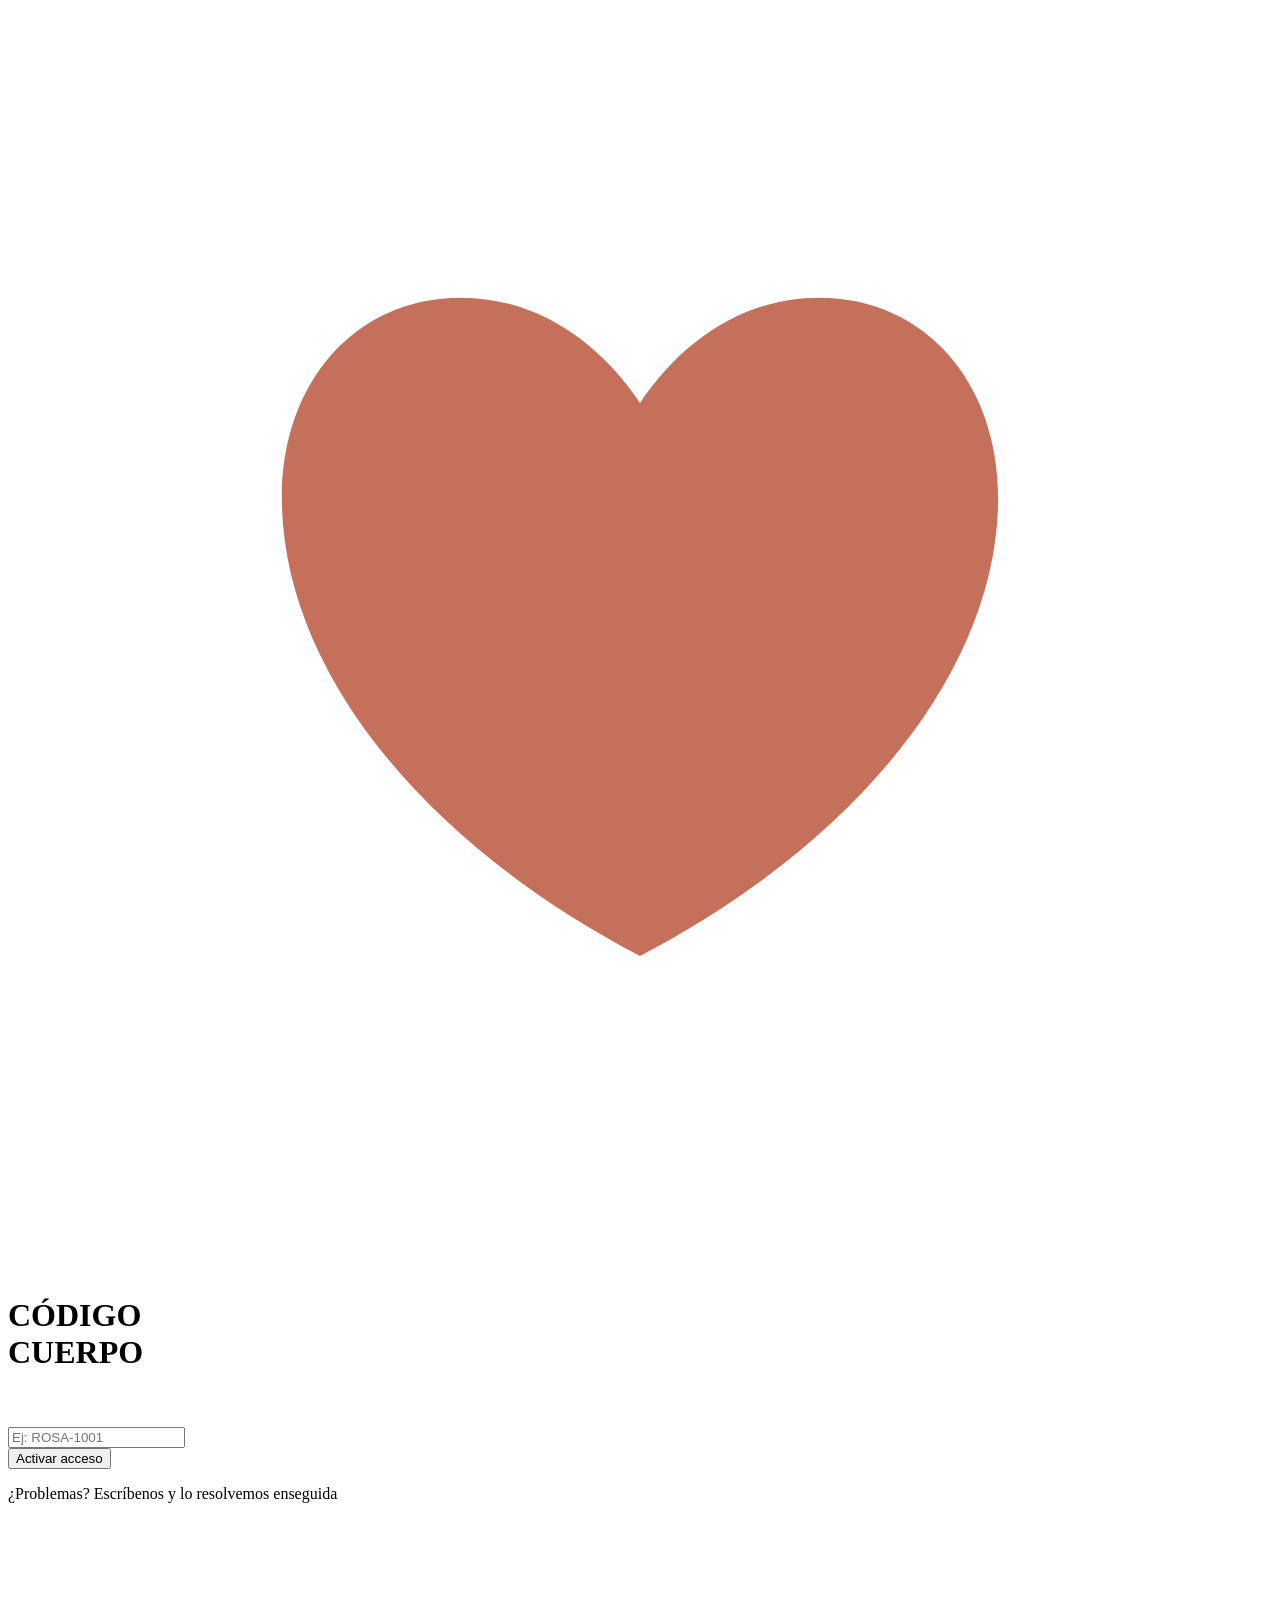
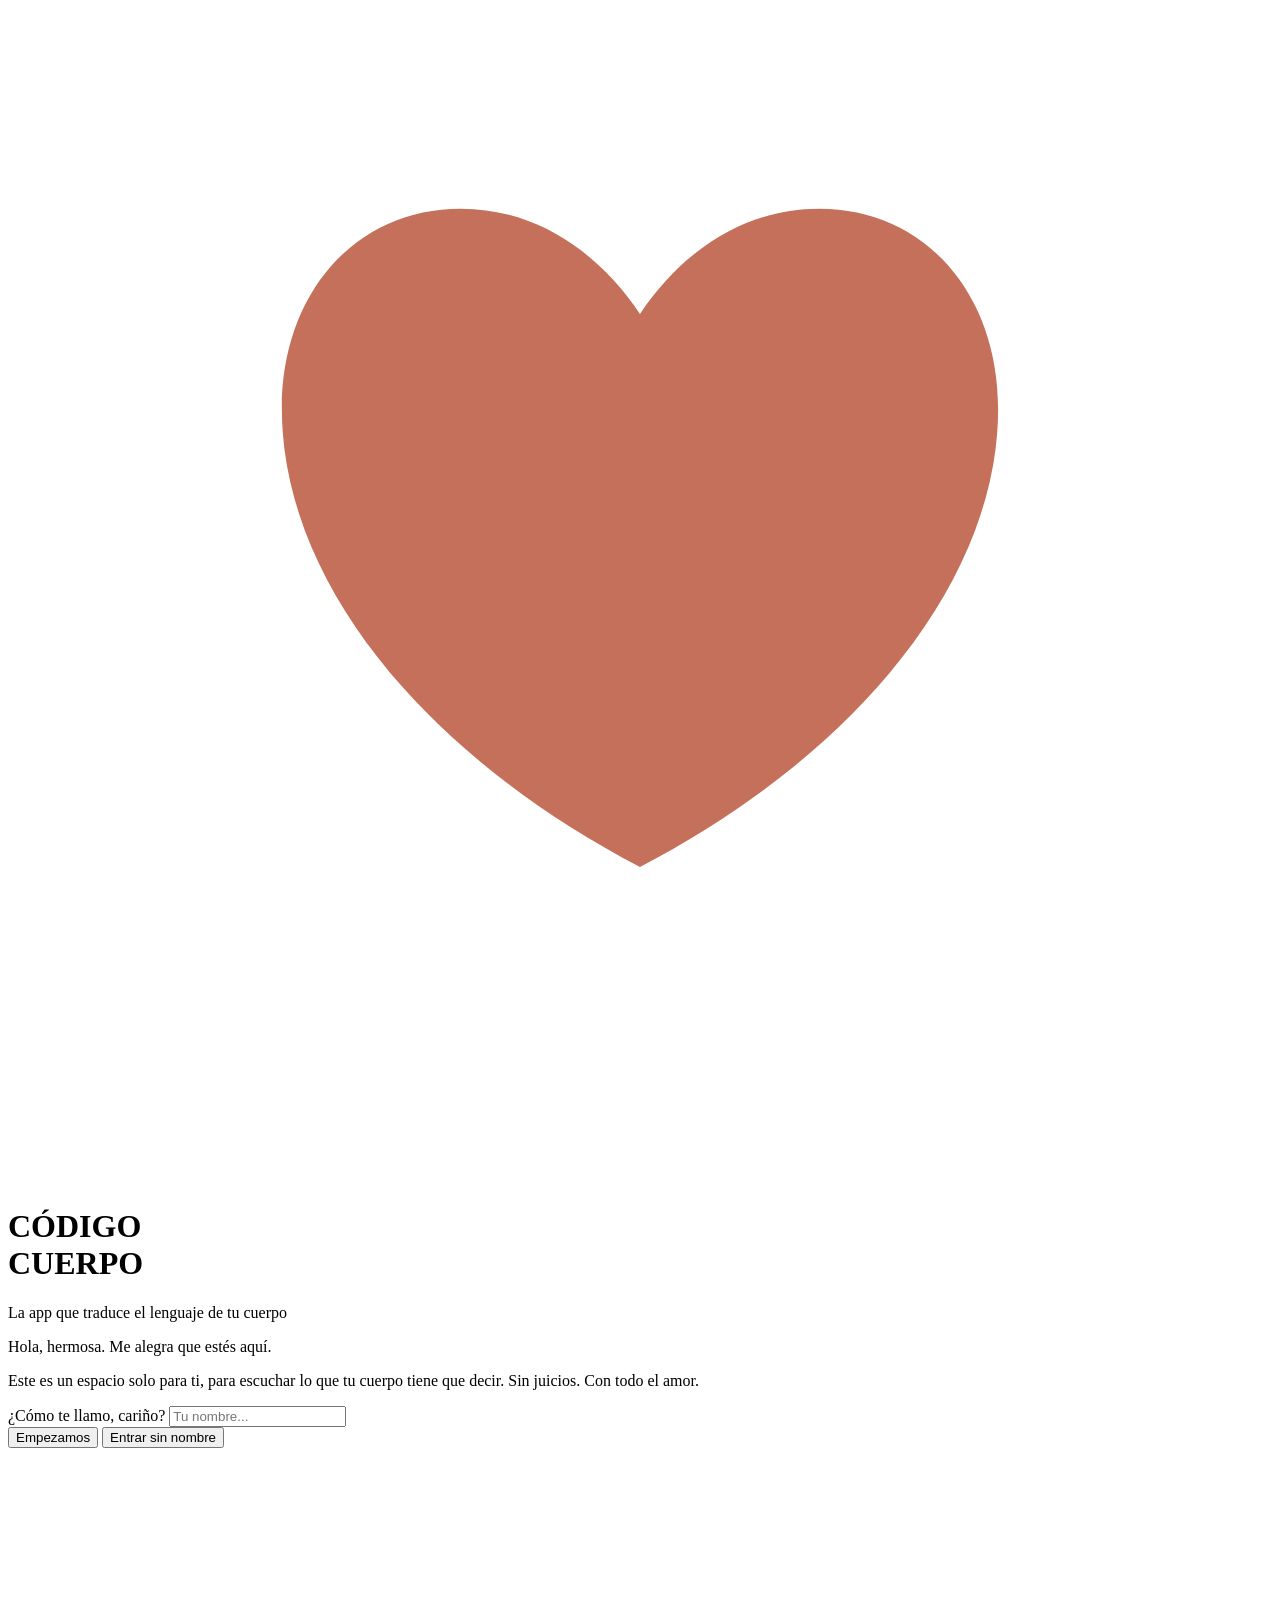
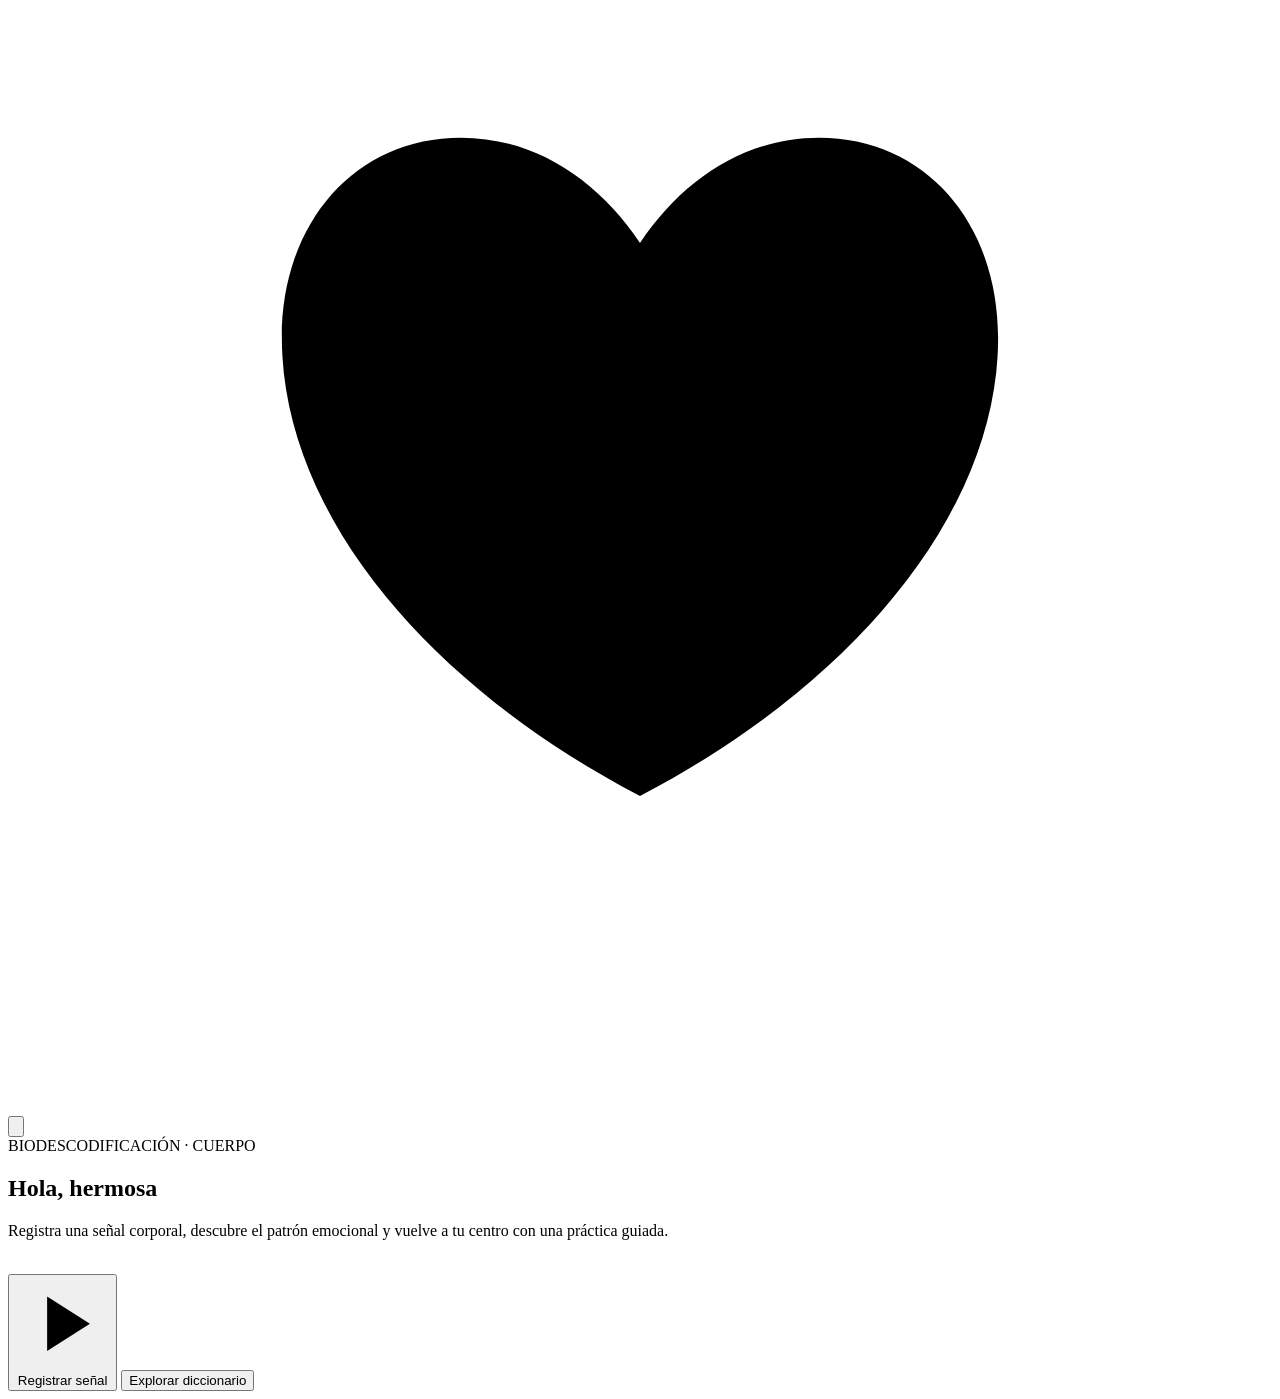
==== docs/index.html @ 0b45dbd4 "🚀 Deploy: Copy app to /docs for GitHub Pages" ====
<!DOCTYPE html>
<html lang="es">
<head>
<meta charset="UTF-8">
<meta name="viewport" content="width=device-width, initial-scale=1.0, viewport-fit=cover">
<title>CÓDIGO CUERPO</title>

<!-- PWA: Manifest -->
<link rel="manifest" href="manifest.json">

<!-- PWA: iOS (iPhone/iPad) -->
<meta name="apple-mobile-web-app-capable" content="yes">
<meta name="apple-mobile-web-app-status-bar-style" content="default">
<meta name="apple-mobile-web-app-title" content="CódigoCuerpo">
<link rel="apple-touch-icon" href="icon-192.png">
<link rel="apple-touch-icon" sizes="512x512" href="icon-512.png">

<!-- PWA: Android / general -->
<meta name="mobile-web-app-capable" content="yes">
<meta name="theme-color" content="#c4705a">
<meta name="description" content="La app que traduce el lenguaje de tu cuerpo">

<!-- Fonts -->
<link href="https://fonts.googleapis.com/css2?family=Poppins:wght@300;400;500;600;700&family=Playfair+Display:ital,wght@0,400;0,600;1,400&display=swap" rel="stylesheet">
<link rel="stylesheet" href="styles.css">
</head>
<body>

<!-- ═══════════════════════ ACCESO ═══════════════════════ -->
<div id="access-screen" class="access-screen hidden">
  <div class="access-content">
    <div class="access-logo">
      <span class="access-brand-icon" aria-hidden="true"><svg viewBox="0 0 24 24"><path d="M12 18c-4.2-2.2-6.8-5.5-6.8-8.7 0-2.2 1.4-3.8 3.4-3.8 1.4 0 2.6.8 3.4 2 .8-1.2 2-2 3.4-2 2 0 3.4 1.6 3.4 3.8 0 3.2-2.6 6.5-6.8 8.7" fill="#c4705a"/></svg></span>
      <h1 class="access-title">CÓDIGO<br><span>CUERPO</span></h1>
      <p class="access-subtitle" id="access-subtitle"></p>
    </div>
    <div class="access-visual"><img src="body-character-transparent.png" alt=""></div><div class="access-card">
      <p class="access-prompt" id="access-prompt"></p>
      <p class="access-hint" id="access-hint"></p>
      <div class="access-input-row">
        <input type="text" id="access-code-input"
          placeholder="Ej: ROSA-1001"
          autocomplete="off" autocapitalize="characters" spellcheck="false"
          maxlength="30"
          onkeydown="if(event.key==='Enter')verifyCode()">
      </div>
      <div id="access-error" class="access-error hidden"></div>
      <button class="btn-primary" onclick="verifyCode()">Activar acceso</button>
      <p class="access-contact">¿Problemas? Escríbenos y lo resolvemos enseguida </p>
    </div>
  </div>
</div>

<!-- ═══════════════════════ SPLASH ═══════════════════════ -->
<div id="splash-screen" class="splash hidden">
  <div class="splash-content">
    <div class="splash-logo">
      <span class="access-brand-icon" aria-hidden="true"><svg viewBox="0 0 24 24"><path d="M12 18c-4.2-2.2-6.8-5.5-6.8-8.7 0-2.2 1.4-3.8 3.4-3.8 1.4 0 2.6.8 3.4 2 .8-1.2 2-2 3.4-2 2 0 3.4 1.6 3.4 3.8 0 3.2-2.6 6.5-6.8 8.7" fill="#c4705a"/></svg></span>
      <h1 class="splash-title">CÓDIGO<br><span>CUERPO</span></h1>
      <p class="splash-subtitle">La app que traduce el lenguaje de tu cuerpo</p>
    </div>
    <div class="splash-message">
      <p>Hola, hermosa. Me alegra que estés aquí.</p>
      <p>Este es un espacio solo para ti, para escuchar lo que tu cuerpo tiene que decir. Sin juicios. Con todo el amor.</p>
    </div>
    <div class="splash-name-form">
      <label for="user-name-input">¿Cómo te llamo, cariño?</label>
      <input type="text" id="user-name-input" placeholder="Tu nombre..." maxlength="30" autocomplete="off">
    </div>
    <button class="btn-primary" onclick="completeSplash()">Empezamos</button>
    <button class="btn-ghost" onclick="completeSplash()">Entrar sin nombre</button>
  </div>
</div>

<!-- ═══════════════════════ APP ═══════════════════════ -->
<div id="app" class="app hidden">

  <header class="app-header">
    <span class="header-logo"><span class="brand-mark" aria-hidden="true"><svg viewBox="0 0 24 24"><path d="M12 18c-4.2-2.2-6.8-5.5-6.8-8.7 0-2.2 1.4-3.8 3.4-3.8 1.4 0 2.6.8 3.4 2 .8-1.2 2-2 3.4-2 2 0 3.4 1.6 3.4 3.8 0 3.2-2.6 6.5-6.8 8.7" fill="currentColor"/></svg></span></span>
    <span id="header-greeting" class="header-greeting"></span>
    <button class="header-logout-btn" onclick="logOut()" title="Cerrar sesión" aria-label="Cerrar sesión"><span class="premium-inline-icon" aria-hidden="true"><svg viewBox="0 0 24 24"><path d="M17 7l-1.41 1.41L18.17 11H8v2h10.17l-2.58 2.58L17 17l5-5z" fill="currentColor"/></svg></span></button>
  </header>

  <main class="app-main">

    <!-- ── PANTALLA: HOY ── -->
    <section id="screen-home" class="screen active home-screen-v2">
      <div class="home-hero-v2">
        <div class="home-hero-copy">
          <div class="home-hero-topline">BIODESCODIFICACIÓN · CUERPO</div>
          <h2>Hola, <span id="home-name">hermosa</span></h2>
          <p>Registra una señal corporal, descubre el patrón emocional y vuelve a tu centro con una práctica guiada.</p>
        </div>
        <div class="home-hero-character" aria-hidden="true"><img src="body-character-transparent.png" alt=""></div>
        <div class="home-hero-actions">
          <button class="btn-primary" onclick="document.getElementById('body-map')?.scrollIntoView({behavior:'smooth',block:'center'})">
            <span class="premium-inline-icon" aria-hidden="true"><svg viewBox="0 0 24 24"><path d="M8 5v14l11-7Z" fill="currentColor"/></svg></span> Registrar señal
          </button>
          <button class="btn-ghost" onclick="openDictionary()">Explorar diccionario</button>
        </div>
      </div>
      <div id="body-map" class="body-map-container"></div>
    </section>

  </main>

</div>

<script src="app.js"></script>
</body>
</html>
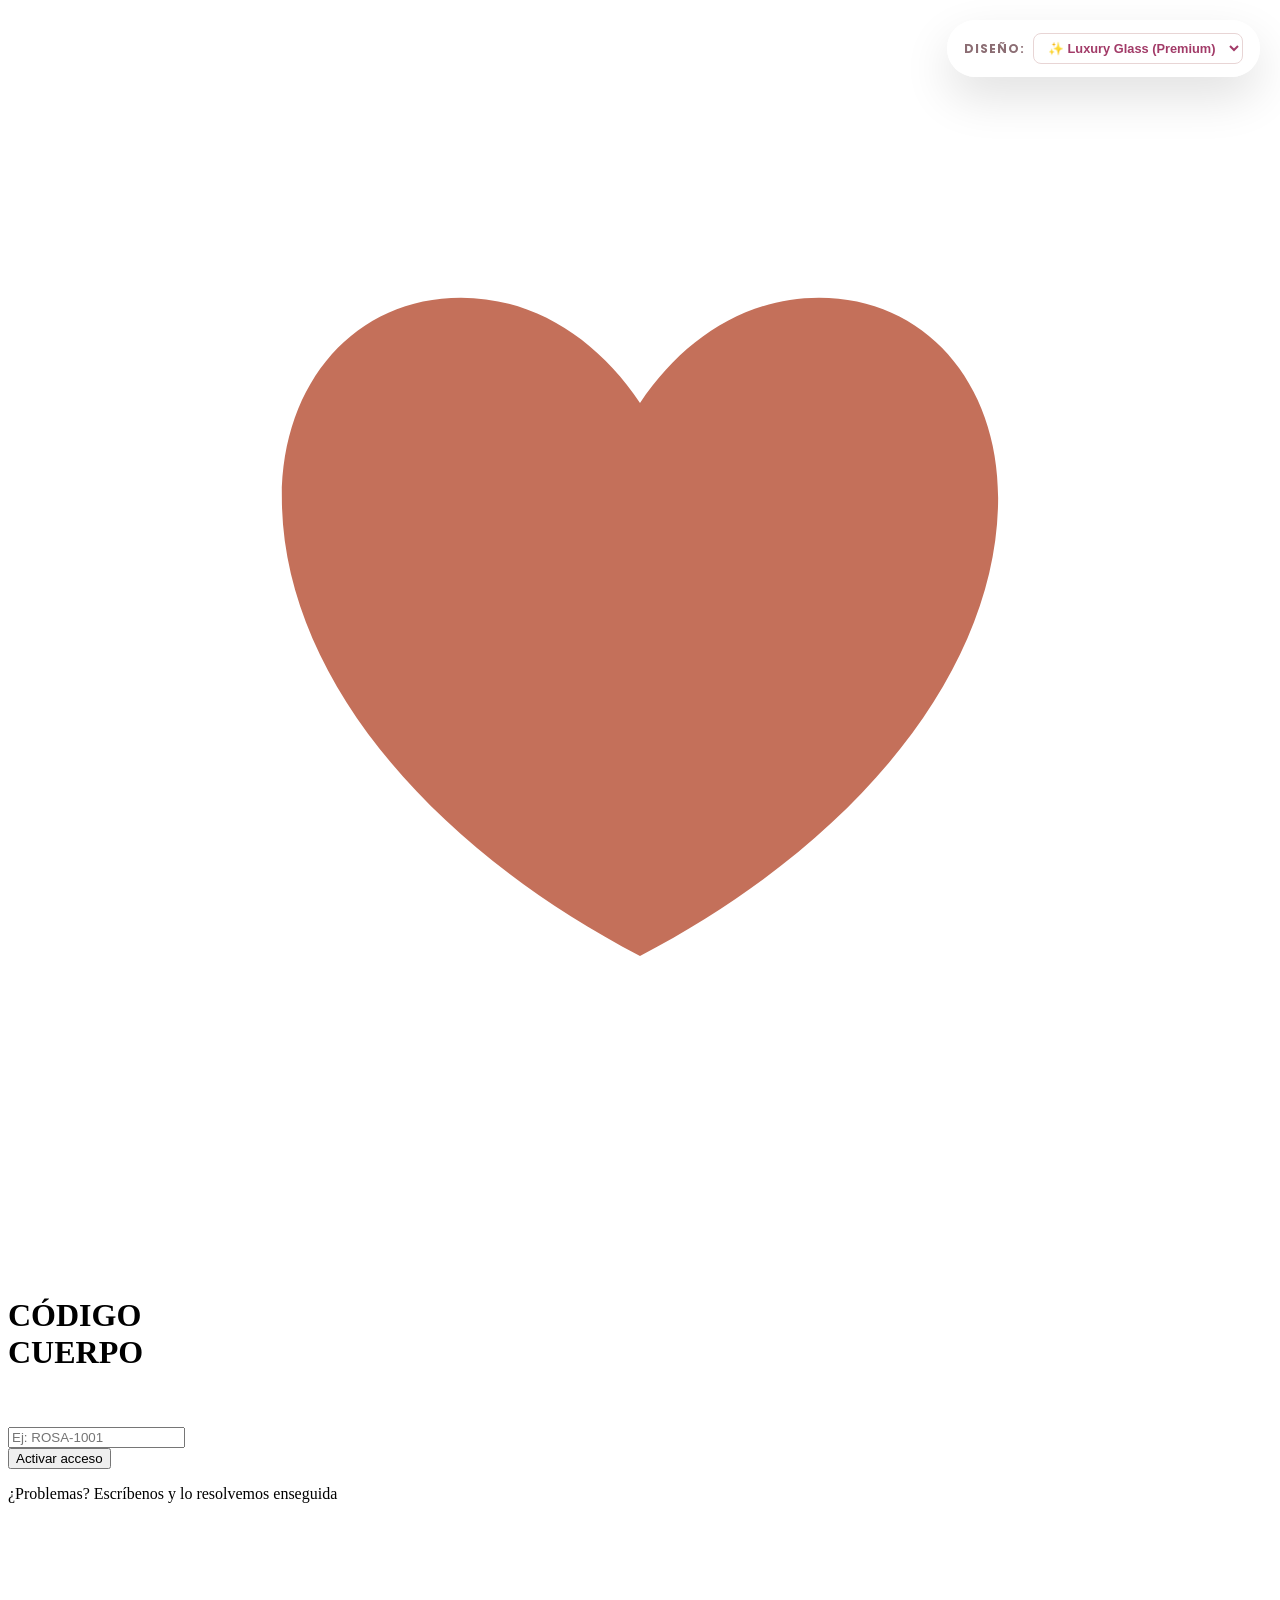
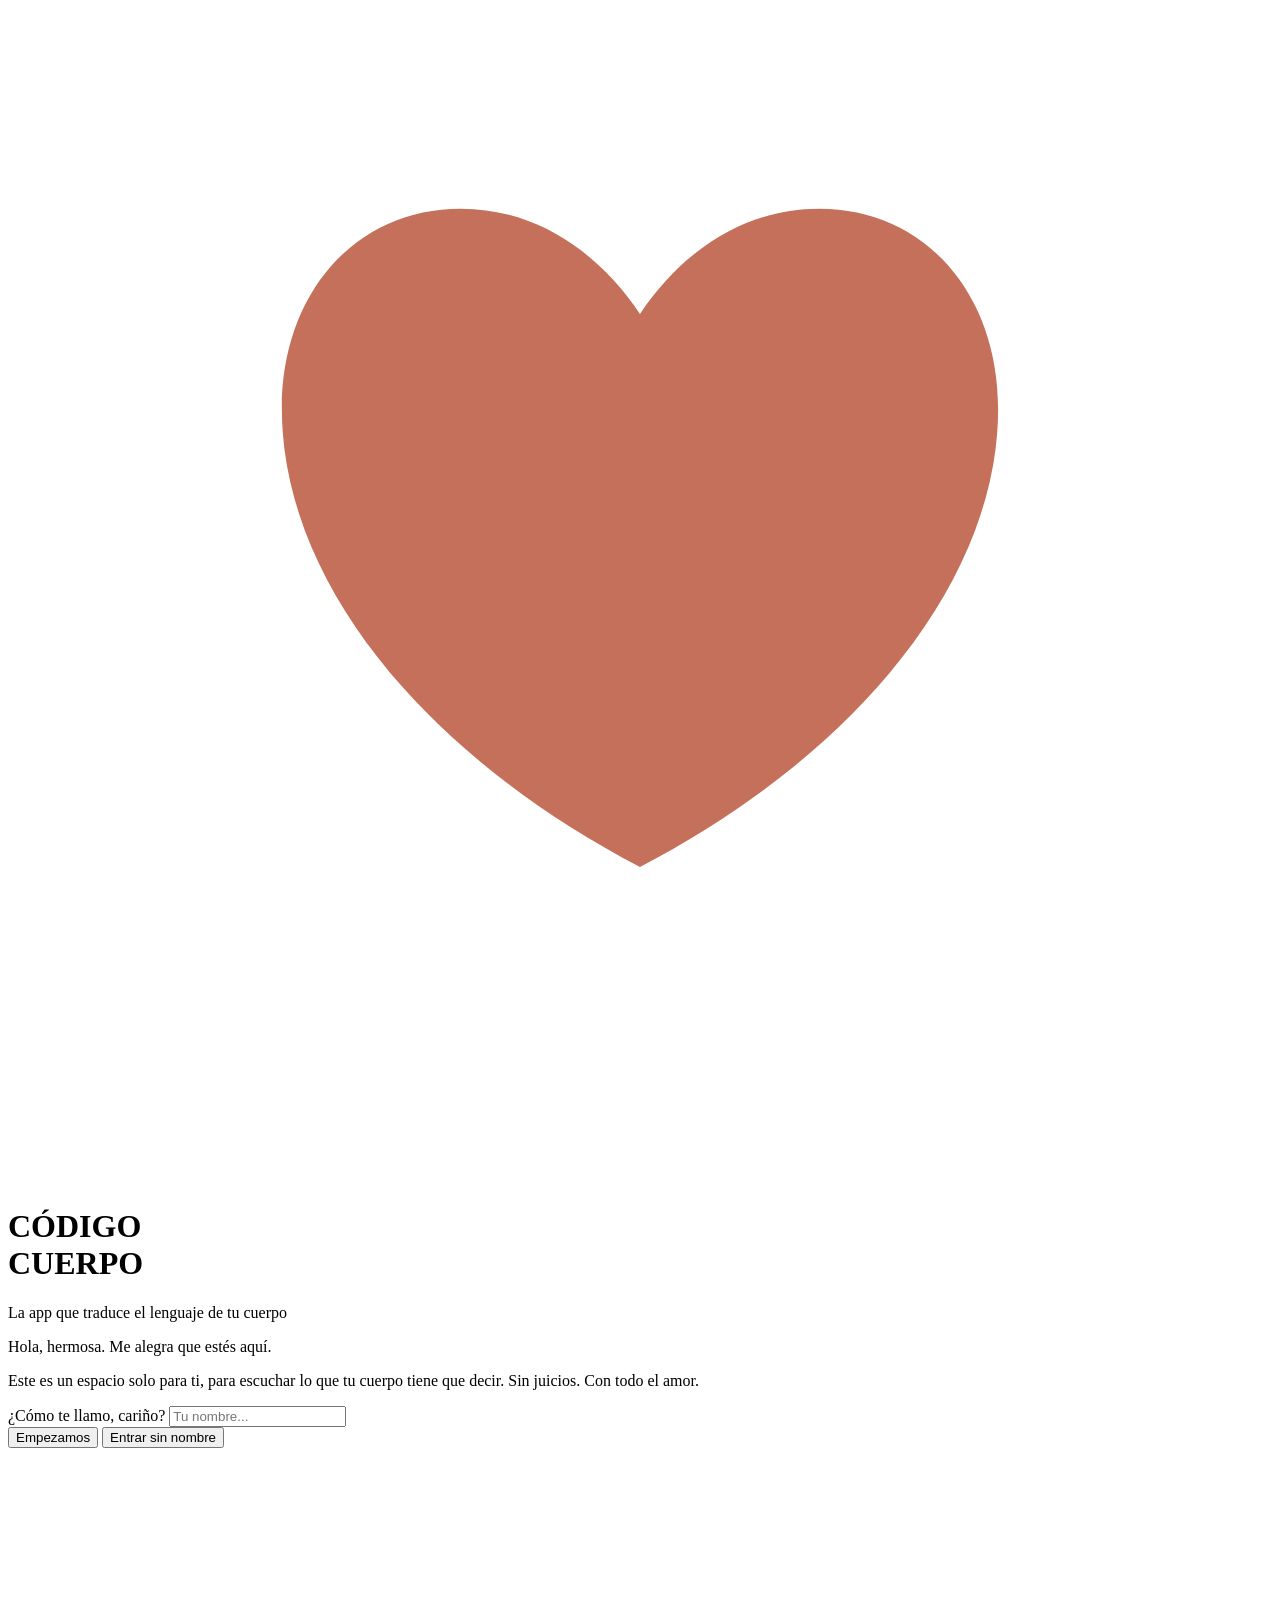
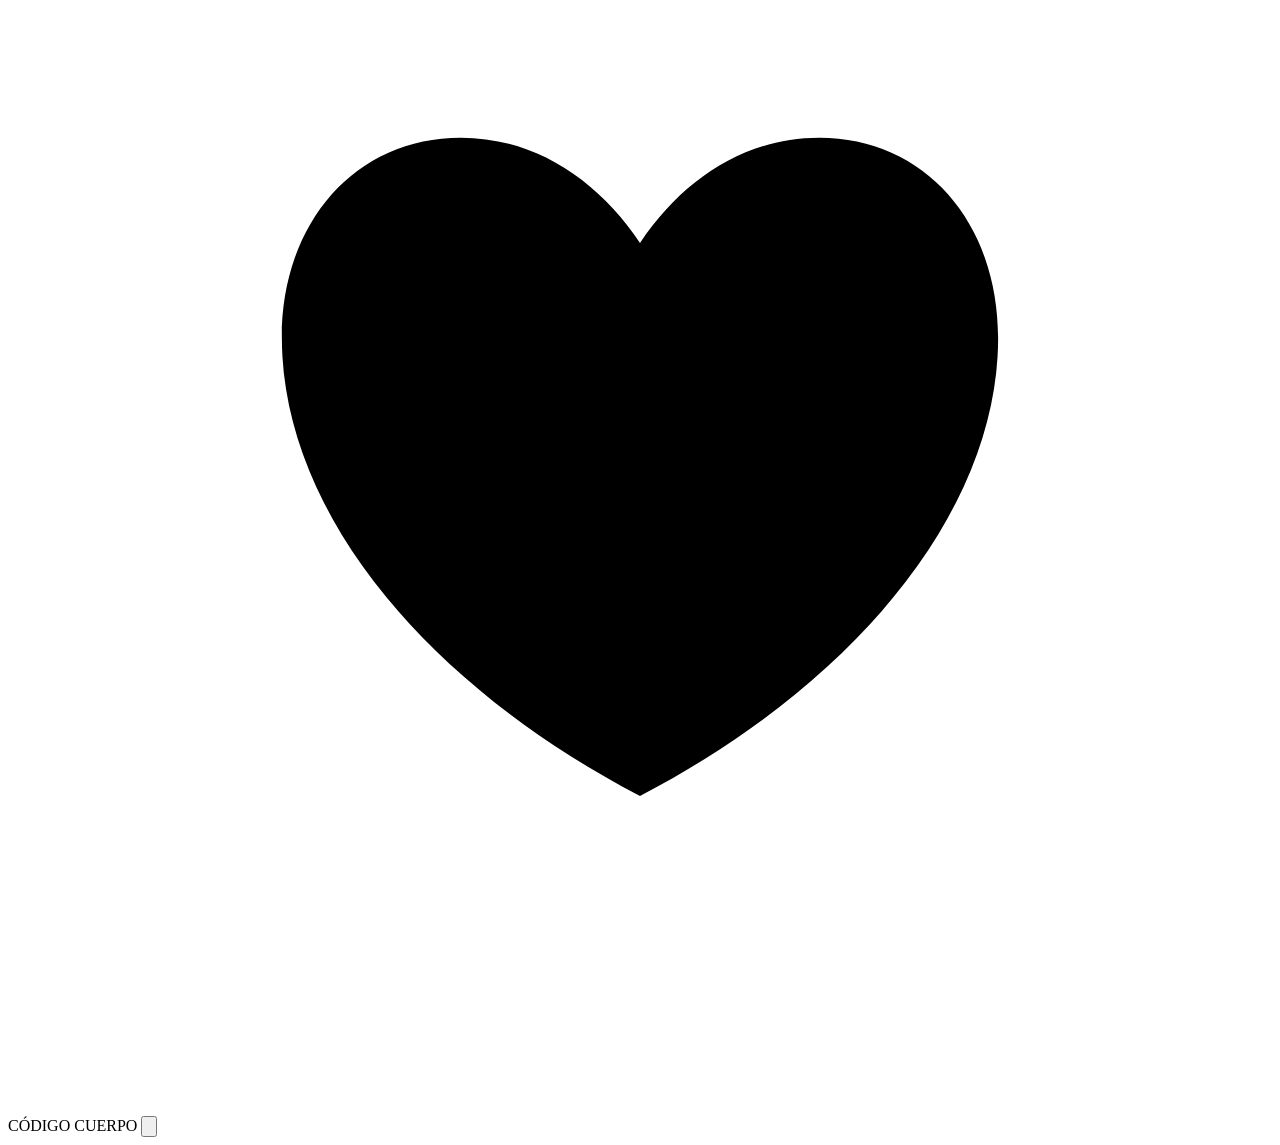
==== commit af3c1443: "📄 Actualizar index.html en /docs con la estructura completa de la app" ====
--- a/docs/index.html
+++ b/docs/index.html
@@ -22,9 +22,74 @@
 
 <!-- Fonts -->
 <link href="https://fonts.googleapis.com/css2?family=Poppins:wght@300;400;500;600;700&family=Playfair+Display:ital,wght@0,400;0,600;1,400&display=swap" rel="stylesheet">
-<link rel="stylesheet" href="styles.css">
+
+<!-- ESTILOS -->
+<link rel="stylesheet" id="style-sheet" href="styles-premium.css">
+
+<style>
+  .style-switcher {
+    position: fixed;
+    top: 20px;
+    right: 20px;
+    z-index: 9999;
+    background: rgba(255, 255, 255, 0.96);
+    backdrop-filter: blur(20px);
+    border: 1px solid rgba(255, 255, 255, 0.88);
+    border-radius: 50px;
+    padding: 12px 16px;
+    box-shadow: 0 20px 48px rgba(0, 0, 0, 0.12);
+    font-family: 'Poppins', sans-serif;
+    display: flex;
+    gap: 8px;
+    align-items: center;
+  }
+  
+  .style-switcher label {
+    font-size: 0.75rem;
+    font-weight: 700;
+    color: #8b6d73;
+    text-transform: uppercase;
+    letter-spacing: 0.08em;
+    margin: 0;
+  }
+  
+  .style-switcher select {
+    padding: 6px 10px;
+    border-radius: 8px;
+    border: 1px solid #e8d5d5;
+    background: white;
+    color: #a23b68;
+    font-weight: 700;
+    font-size: 0.8rem;
+    cursor: pointer;
+  }
+  
+  .style-switcher select:focus {
+    outline: none;
+    border-color: #a23b68;
+    box-shadow: 0 0 0 3px rgba(162, 59, 104, 0.1);
+  }
+  
+  @media (max-width: 480px) {
+    .style-switcher {
+      top: 10px;
+      right: 10px;
+      padding: 8px 12px;
+      font-size: 0.7rem;
+    }
+  }
+</style>
 </head>
 <body>
+
+<!-- SELECTOR DE ESTILOS -->
+<div class="style-switcher">
+  <label for="style-select">Diseño:</label>
+  <select id="style-select" onchange="switchStyle(this.value)">
+    <option value="styles-premium.css">✨ Luxury Glass (Premium)</option>
+    <option value="styles.css">🌸 Original</option>
+  </select>
+</div>
 
 <!-- ═══════════════════════ ACCESO ═══════════════════════ -->
 <div id="access-screen" class="access-screen hidden">
@@ -34,7 +99,8 @@
       <h1 class="access-title">CÓDIGO<br><span>CUERPO</span></h1>
       <p class="access-subtitle" id="access-subtitle"></p>
     </div>
-    <div class="access-visual"><img src="body-character-transparent.png" alt=""></div><div class="access-card">
+    <div class="access-visual"><img src="body-character-transparent.png" alt=""></div>
+    <div class="access-card">
       <p class="access-prompt" id="access-prompt"></p>
       <p class="access-hint" id="access-hint"></p>
       <div class="access-input-row">
@@ -46,7 +112,7 @@
       </div>
       <div id="access-error" class="access-error hidden"></div>
       <button class="btn-primary" onclick="verifyCode()">Activar acceso</button>
-      <p class="access-contact">¿Problemas? Escríbenos y lo resolvemos enseguida </p>
+      <p class="access-contact">¿Problemas? Escríbenos y lo resolvemos enseguida</p>
     </div>
   </div>
 </div>
@@ -76,36 +142,30 @@
 <div id="app" class="app hidden">
 
   <header class="app-header">
-    <span class="header-logo"><span class="brand-mark" aria-hidden="true"><svg viewBox="0 0 24 24"><path d="M12 18c-4.2-2.2-6.8-5.5-6.8-8.7 0-2.2 1.4-3.8 3.4-3.8 1.4 0 2.6.8 3.4 2 .8-1.2 2-2 3.4-2 2 0 3.4 1.6 3.4 3.8 0 3.2-2.6 6.5-6.8 8.7" fill="currentColor"/></svg></span></span>
+    <span class="header-logo"><span class="brand-mark" aria-hidden="true"><svg viewBox="0 0 24 24"><path d="M12 18c-4.2-2.2-6.8-5.5-6.8-8.7 0-2.2 1.4-3.8 3.4-3.8 1.4 0 2.6.8 3.4 2 .8-1.2 2-2 3.4-2 2 0 3.4 1.6 3.4 3.8 0 3.2-2.6 6.5-6.8 8.7" fill="currentColor"/></svg></span>CÓDIGO CUERPO</span>
     <span id="header-greeting" class="header-greeting"></span>
     <button class="header-logout-btn" onclick="logOut()" title="Cerrar sesión" aria-label="Cerrar sesión"><span class="premium-inline-icon" aria-hidden="true"><svg viewBox="0 0 24 24"><path d="M17 7l-1.41 1.41L18.17 11H8v2h10.17l-2.58 2.58L17 17l5-5z" fill="currentColor"/></svg></span></button>
   </header>
 
   <main class="app-main">
-
-    <!-- ── PANTALLA: HOY ── -->
-    <section id="screen-home" class="screen active home-screen-v2">
-      <div class="home-hero-v2">
-        <div class="home-hero-copy">
-          <div class="home-hero-topline">BIODESCODIFICACIÓN · CUERPO</div>
-          <h2>Hola, <span id="home-name">hermosa</span></h2>
-          <p>Registra una señal corporal, descubre el patrón emocional y vuelve a tu centro con una práctica guiada.</p>
-        </div>
-        <div class="home-hero-character" aria-hidden="true"><img src="body-character-transparent.png" alt=""></div>
-        <div class="home-hero-actions">
-          <button class="btn-primary" onclick="document.getElementById('body-map')?.scrollIntoView({behavior:'smooth',block:'center'})">
-            <span class="premium-inline-icon" aria-hidden="true"><svg viewBox="0 0 24 24"><path d="M8 5v14l11-7Z" fill="currentColor"/></svg></span> Registrar señal
-          </button>
-          <button class="btn-ghost" onclick="openDictionary()">Explorar diccionario</button>
-        </div>
-      </div>
-      <div id="body-map" class="body-map-container"></div>
-    </section>
-
+    <section id="screen-home" class="screen active home-screen-v2"></section>
   </main>
 
 </div>
 
+<script src="data.js"></script>
 <script src="app.js"></script>
+<script src="sw.js"></script>
+<script>
+function switchStyle(file) {
+  document.getElementById('style-sheet').href = file;
+  localStorage.setItem('cc_style', file);
+}
+document.addEventListener('DOMContentLoaded', () => {
+  const saved = localStorage.getItem('cc_style') || 'styles-premium.css';
+  document.getElementById('style-sheet').href = saved;
+  document.getElementById('style-select').value = saved;
+});
+</script>
 </body>
 </html>
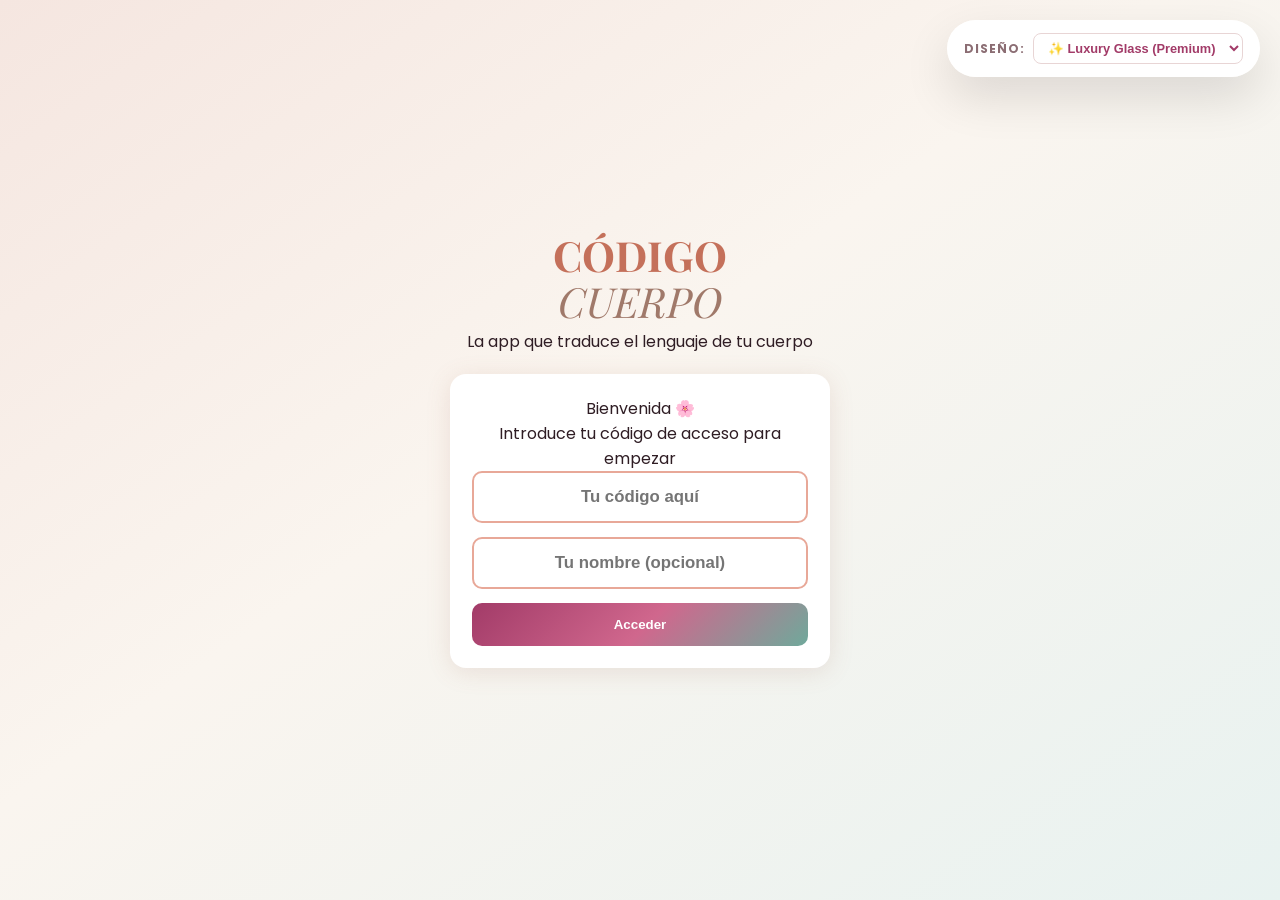
==== commit c84ea517: "✅ Actualizar index.html simplificado en /docs para GitHub Pages" ====
--- a/docs/index.html
+++ b/docs/index.html
@@ -91,81 +91,153 @@
   </select>
 </div>
 
-<!-- ═══════════════════════ ACCESO ═══════════════════════ -->
-<div id="access-screen" class="access-screen hidden">
+<!-- ACCESO -->
+<div id="access-screen" class="access-screen">
   <div class="access-content">
-    <div class="access-logo">
-      <span class="access-brand-icon" aria-hidden="true"><svg viewBox="0 0 24 24"><path d="M12 18c-4.2-2.2-6.8-5.5-6.8-8.7 0-2.2 1.4-3.8 3.4-3.8 1.4 0 2.6.8 3.4 2 .8-1.2 2-2 3.4-2 2 0 3.4 1.6 3.4 3.8 0 3.2-2.6 6.5-6.8 8.7" fill="#c4705a"/></svg></span>
-      <h1 class="access-title">CÓDIGO<br><span>CUERPO</span></h1>
-      <p class="access-subtitle" id="access-subtitle"></p>
+    <h1 class="access-title">CÓDIGO<br><span>CUERPO</span></h1>
+    <p class="access-subtitle">La app que traduce el lenguaje de tu cuerpo</p>
+    <div class="access-card">
+      <p class="access-prompt">Bienvenida 🌸</p>
+      <p class="access-hint">Introduce tu código de acceso para empezar</p>
+      <div class="access-input-row">
+        <input type="text" id="access-code-input" placeholder="Tu código aquí" maxlength="20">
+      </div>
+      <div class="access-input-row">
+        <input type="text" id="user-name-input" placeholder="Tu nombre (opcional)">
+      </div>
+      <button class="btn-primary" onclick="verifyCode()">Acceder</button>
     </div>
-    <div class="access-visual"><img src="body-character-transparent.png" alt=""></div>
-    <div class="access-card">
-      <p class="access-prompt" id="access-prompt"></p>
-      <p class="access-hint" id="access-hint"></p>
-      <div class="access-input-row">
-        <input type="text" id="access-code-input"
-          placeholder="Ej: ROSA-1001"
-          autocomplete="off" autocapitalize="characters" spellcheck="false"
-          maxlength="30"
-          onkeydown="if(event.key==='Enter')verifyCode()">
-      </div>
-      <div id="access-error" class="access-error hidden"></div>
-      <button class="btn-primary" onclick="verifyCode()">Activar acceso</button>
-      <p class="access-contact">¿Problemas? Escríbenos y lo resolvemos enseguida</p>
-    </div>
-  </div>
-</div>
-
-<!-- ═══════════════════════ SPLASH ═══════════════════════ -->
+  </div>
+</div>
+
+<!-- SPLASH -->
 <div id="splash-screen" class="splash hidden">
   <div class="splash-content">
-    <div class="splash-logo">
-      <span class="access-brand-icon" aria-hidden="true"><svg viewBox="0 0 24 24"><path d="M12 18c-4.2-2.2-6.8-5.5-6.8-8.7 0-2.2 1.4-3.8 3.4-3.8 1.4 0 2.6.8 3.4 2 .8-1.2 2-2 3.4-2 2 0 3.4 1.6 3.4 3.8 0 3.2-2.6 6.5-6.8 8.7" fill="#c4705a"/></svg></span>
-      <h1 class="splash-title">CÓDIGO<br><span>CUERPO</span></h1>
-      <p class="splash-subtitle">La app que traduce el lenguaje de tu cuerpo</p>
+    <h1 class="splash-title">CÓDIGO<br><span>CUERPO</span></h1>
+    <p class="splash-message">✨ Bienvenida a tu espacio seguro</p>
+    <p class="splash-message" style="font-size: 0.9rem; color: #8b6d73;">Tu cuerpo habla un lenguaje que has olvidado escuchar. Aquí aprenderás a traducirlo.</p>
+    <button class="btn-primary" onclick="completeSplash()" style="margin-top: 30px;">Continuar</button>
+  </div>
+</div>
+
+<!-- APP -->
+<div id="app" class="app hidden">
+  <div class="app-header">
+    <div>
+      <div class="header-logo">CÓDIGO CUERPO</div>
+      <div class="header-greeting" id="header-greeting">Hola, hermosa</div>
     </div>
-    <div class="splash-message">
-      <p>Hola, hermosa. Me alegra que estés aquí.</p>
-      <p>Este es un espacio solo para ti, para escuchar lo que tu cuerpo tiene que decir. Sin juicios. Con todo el amor.</p>
+    <button class="header-logout-btn" onclick="logOut()">🚪</button>
+  </div>
+  
+  <div class="app-main">
+    <div id="main-screen" class="screen active" style="padding: 20px;">
+      <h2 style="color: #a23b68; margin-bottom: 15px;">🌸 Versión Demo</h2>
+      <p style="color: #6b4c42; line-height: 1.6; margin-bottom: 20px;">
+        Esta es una versión simplificada desplegada en GitHub Pages. La app completa incluye:
+      </p>
+      <ul style="color: #6b4c42; line-height: 1.8; margin-left: 20px; margin-bottom: 20px;">
+        <li>🔍 Diccionario de 60 señales corporales</li>
+        <li>💭 Análisis de emociones y necesidades</li>
+        <li>📔 Diario emocional con 5 ejercicios</li>
+        <li>🎯 Reto de 7 días (3 rondas)</li>
+        <li>🧘 Meditaciones y técnicas de tapping</li>
+        <li>💾 Historial sincronizado</li>
+      </ul>
+      <button class="btn-primary" onclick="alert('Descarga la versión completa desde el repositorio')">
+        📱 Versión completa
+      </button>
+      <button class="btn-ghost" onclick="logOut()">
+        Cerrar sesión
+      </button>
     </div>
-    <div class="splash-name-form">
-      <label for="user-name-input">¿Cómo te llamo, cariño?</label>
-      <input type="text" id="user-name-input" placeholder="Tu nombre..." maxlength="30" autocomplete="off">
-    </div>
-    <button class="btn-primary" onclick="completeSplash()">Empezamos</button>
-    <button class="btn-ghost" onclick="completeSplash()">Entrar sin nombre</button>
-  </div>
-</div>
-
-<!-- ═══════════════════════ APP ═══════════════════════ -->
-<div id="app" class="app hidden">
-
-  <header class="app-header">
-    <span class="header-logo"><span class="brand-mark" aria-hidden="true"><svg viewBox="0 0 24 24"><path d="M12 18c-4.2-2.2-6.8-5.5-6.8-8.7 0-2.2 1.4-3.8 3.4-3.8 1.4 0 2.6.8 3.4 2 .8-1.2 2-2 3.4-2 2 0 3.4 1.6 3.4 3.8 0 3.2-2.6 6.5-6.8 8.7" fill="currentColor"/></svg></span>CÓDIGO CUERPO</span>
-    <span id="header-greeting" class="header-greeting"></span>
-    <button class="header-logout-btn" onclick="logOut()" title="Cerrar sesión" aria-label="Cerrar sesión"><span class="premium-inline-icon" aria-hidden="true"><svg viewBox="0 0 24 24"><path d="M17 7l-1.41 1.41L18.17 11H8v2h10.17l-2.58 2.58L17 17l5-5z" fill="currentColor"/></svg></span></button>
-  </header>
-
-  <main class="app-main">
-    <section id="screen-home" class="screen active home-screen-v2"></section>
-  </main>
-
-</div>
-
-<script src="data.js"></script>
-<script src="app.js"></script>
-<script src="sw.js"></script>
+  </div>
+</div>
+
+<!-- SERVICE WORKER -->
 <script>
-function switchStyle(file) {
-  document.getElementById('style-sheet').href = file;
-  localStorage.setItem('cc_style', file);
-}
+if ('serviceWorker' in navigator) {
+  navigator.serviceWorker.register('./sw.js').catch(e => console.log('SW:', e));
+}
+
+// Estado global
+const S = {
+  user: { name: '', code: '' }
+};
+
+function initApp() {
+  const saved = localStorage.getItem('cc_user');
+  if (saved) {
+    try {
+      S.user = JSON.parse(saved);
+      showApp();
+    } catch (e) {
+      showAccess();
+    }
+  } else {
+    showAccess();
+  }
+}
+
+function verifyCode() {
+  const code = document.getElementById('access-code-input').value.trim().toUpperCase();
+  const name = document.getElementById('user-name-input').value.trim() || 'hermosa';
+  
+  if (!code) {
+    alert('Por favor introduce tu código');
+    return;
+  }
+  
+  S.user = { code, name };
+  localStorage.setItem('cc_user', JSON.stringify(S.user));
+  showSplash();
+}
+
+function showAccess() {
+  document.getElementById('access-screen').classList.remove('hidden');
+  document.getElementById('splash-screen').classList.add('hidden');
+  document.getElementById('app').classList.add('hidden');
+}
+
+function showSplash() {
+  document.getElementById('access-screen').classList.add('hidden');
+  document.getElementById('splash-screen').classList.remove('hidden');
+  document.getElementById('app').classList.add('hidden');
+  setTimeout(() => completeSplash(), 2000);
+}
+
+function completeSplash() {
+  showApp();
+}
+
+function showApp() {
+  document.getElementById('access-screen').classList.add('hidden');
+  document.getElementById('splash-screen').classList.add('hidden');
+  document.getElementById('app').classList.remove('hidden');
+  document.getElementById('header-greeting').textContent = `Hola, ${S.user.name}`;
+}
+
+function logOut() {
+  localStorage.removeItem('cc_user');
+  S.user = { name: '', code: '' };
+  showAccess();
+  document.getElementById('access-code-input').value = '';
+  document.getElementById('user-name-input').value = '';
+}
+
+function switchStyle(css) {
+  document.getElementById('style-sheet').href = css;
+  localStorage.setItem('cc_style', css);
+}
+
+// Al cargar
 document.addEventListener('DOMContentLoaded', () => {
-  const saved = localStorage.getItem('cc_style') || 'styles-premium.css';
-  document.getElementById('style-sheet').href = saved;
-  document.getElementById('style-select').value = saved;
+  initApp();
+  const savedStyle = localStorage.getItem('cc_style') || 'styles-premium.css';
+  document.getElementById('style-sheet').href = savedStyle;
+  document.getElementById('style-select').value = savedStyle;
 });
 </script>
+
 </body>
-</html>+</html>
--- a/docs/styles-premium.css
+++ b/docs/styles-premium.css
@@ -0,0 +1,216 @@
+/* CÓDIGO CUERPO — LUXURY GLASS STYLES v2.0 */
+:root {
+  --rose-deep: #a23b68;
+  --sage-green: #6fa99b;
+  --cream: #f9f5f1;
+  --white: #ffffff;
+  --text-dark: #2f1d24;
+  --text-mid: #6b4c42;
+  --text-light: #8b6d73;
+  --gold: #d4a574;
+  --glass: rgba(255, 255, 255, 0.54);
+  --glass-strong: rgba(255, 255, 255, 0.72);
+  --glass-border: rgba(255, 255, 255, 0.78);
+  --shadow-sm: 0 8px 18px rgba(94, 64, 52, 0.10);
+  --shadow-md: 0 16px 34px rgba(189, 86, 125, 0.14);
+  --shadow-lg: 0 24px 56px rgba(189, 86, 125, 0.18);
+  --gradient-btn: linear-gradient(135deg, #a23b68, #d0678d 52%, #6fa99b);
+  --blur-lg: blur(24px);
+  --radius-lg: 22px;
+  --tr: all 0.3s cubic-bezier(0.34, 1.26, 0.64, 1);
+}
+
+* {
+  box-sizing: border-box;
+  margin: 0;
+  padding: 0;
+}
+
+body {
+  font-family: 'Poppins', sans-serif;
+  background: linear-gradient(135deg, #f9f5f1 0%, #f9f5f1 100%);
+  color: var(--text-dark);
+  min-height: 100vh;
+}
+
+.hidden { display: none !important; }
+
+/* ACCESO */
+.access-screen {
+  position: fixed;
+  inset: 0;
+  background: linear-gradient(145deg, #f5e6e0 0%, #faf5ef 45%, #e8f2f0 100%);
+  display: flex;
+  align-items: center;
+  justify-content: center;
+  z-index: 2000;
+  padding: 24px;
+}
+
+.access-content {
+  text-align: center;
+  max-width: 380px;
+  width: 100%;
+}
+
+.access-title {
+  font-family: 'Playfair Display', serif;
+  font-size: 2.6rem;
+  font-weight: 700;
+  color: #c4705a;
+  line-height: 1.1;
+  margin-bottom: 5px;
+}
+
+.access-title span {
+  color: #a0796a;
+  font-weight: 400;
+  font-style: italic;
+}
+
+.access-card {
+  background: var(--white);
+  border-radius: 16px;
+  padding: 22px;
+  box-shadow: 0 4px 24px rgba(160, 100, 80, 0.15);
+  margin-top: 20px;
+}
+
+.access-input-row input {
+  width: 100%;
+  padding: 14px 16px;
+  border: 2px solid #e8a898;
+  border-radius: 10px;
+  font-size: 1.05rem;
+  font-weight: 600;
+  text-align: center;
+  margin-bottom: 14px;
+}
+
+.access-input-row input:focus {
+  outline: none;
+  border-color: #c4705a;
+}
+
+.btn-primary {
+  width: 100%;
+  padding: 14px 20px;
+  background: var(--gradient-btn);
+  color: white;
+  border: none;
+  border-radius: 10px;
+  font-weight: 700;
+  cursor: pointer;
+  transition: var(--tr);
+}
+
+.btn-primary:hover {
+  transform: translateY(-2px);
+  box-shadow: var(--shadow-lg);
+}
+
+/* SPLASH */
+.splash {
+  position: fixed;
+  inset: 0;
+  background: linear-gradient(145deg, #f5e6e0 0%, #faf5ef 45%, #e8f2f0 100%);
+  display: flex;
+  align-items: center;
+  justify-content: center;
+  z-index: 1500;
+  padding: 24px;
+}
+
+.splash-content {
+  text-align: center;
+  max-width: 380px;
+}
+
+.splash-title {
+  font-family: 'Playfair Display', serif;
+  font-size: 2.6rem;
+  color: #c4705a;
+  margin: 20px 0 10px;
+}
+
+.splash-title span {
+  color: #a0796a;
+  font-style: italic;
+}
+
+.splash-message {
+  color: var(--text-mid);
+  font-size: 1rem;
+  line-height: 1.6;
+  margin: 30px 0;
+}
+
+.splash-name-form {
+  margin: 20px 0;
+}
+
+.splash-name-form input {
+  width: 100%;
+  padding: 12px 16px;
+  border: 2px solid #e8d5d5;
+  border-radius: 10px;
+  font-size: 1rem;
+  margin-top: 10px;
+}
+
+/* APP */
+.app {
+  display: flex;
+  flex-direction: column;
+  min-height: 100dvh;
+  max-width: 520px;
+  margin: 0 auto;
+  background: rgba(255, 255, 255, 0.12);
+}
+
+.app-header {
+  position: sticky;
+  top: 10px;
+  z-index: 100;
+  margin: 10px 12px 0;
+  padding: 14px 18px;
+  border-radius: var(--radius-lg);
+  background: rgba(255, 255, 255, 0.50);
+  border: 1px solid var(--glass-border);
+  backdrop-filter: var(--blur-lg);
+  display: flex;
+  align-items: center;
+  justify-content: space-between;
+}
+
+.header-logo {
+  font-family: 'Playfair Display', serif;
+  font-weight: 700;
+  color: var(--text-dark);
+}
+
+.app-main {
+  flex: 1;
+  overflow-y: auto;
+  padding-bottom: 100px;
+}
+
+.screen { display: none; }
+.screen.active { display: block; }
+
+.btn-ghost {
+  width: 100%;
+  padding: 12px 20px;
+  background: transparent;
+  color: var(--rose-deep);
+  border: 2px solid var(--rose-deep);
+  border-radius: 10px;
+  font-weight: 600;
+  cursor: pointer;
+  margin-top: 10px;
+  transition: var(--tr);
+}
+
+.btn-ghost:hover {
+  background: rgba(162, 59, 104, 0.1);
+}
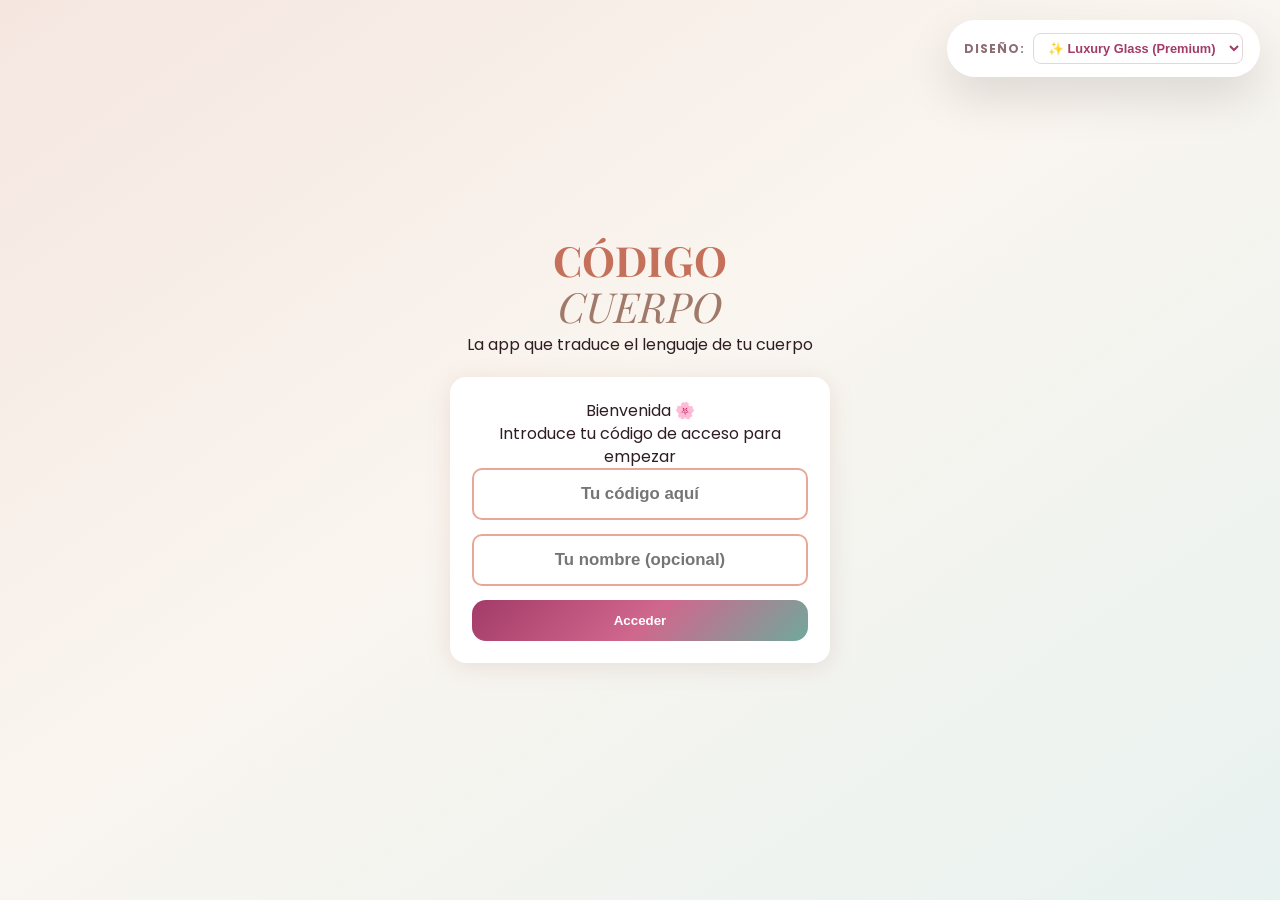
==== commit 6100895a: "fix(docs): replace demo landing with app shell and keep legacy style switcher" ====
--- a/docs/index.html
+++ b/docs/index.html
@@ -25,6 +25,7 @@
 
 <!-- ESTILOS -->
 <link rel="stylesheet" id="style-sheet" href="styles-premium.css">
+<link rel="stylesheet" href="styles-premium-v3.css">
 
 <style>
   .style-switcher {
@@ -43,7 +44,6 @@
     gap: 8px;
     align-items: center;
   }
-  
   .style-switcher label {
     font-size: 0.75rem;
     font-weight: 700;
@@ -52,7 +52,6 @@
     letter-spacing: 0.08em;
     margin: 0;
   }
-  
   .style-switcher select {
     padding: 6px 10px;
     border-radius: 8px;
@@ -63,13 +62,11 @@
     font-size: 0.8rem;
     cursor: pointer;
   }
-  
   .style-switcher select:focus {
     outline: none;
     border-color: #a23b68;
     box-shadow: 0 0 0 3px rgba(162, 59, 104, 0.1);
   }
-  
   @media (max-width: 480px) {
     .style-switcher {
       top: 10px;
@@ -160,7 +157,6 @@
   navigator.serviceWorker.register('./sw.js').catch(e => console.log('SW:', e));
 }
 
-// Estado global
 const S = {
   user: { name: '', code: '' }
 };
@@ -182,12 +178,10 @@
 function verifyCode() {
   const code = document.getElementById('access-code-input').value.trim().toUpperCase();
   const name = document.getElementById('user-name-input').value.trim() || 'hermosa';
-  
   if (!code) {
     alert('Por favor introduce tu código');
     return;
   }
-  
   S.user = { code, name };
   localStorage.setItem('cc_user', JSON.stringify(S.user));
   showSplash();
@@ -230,7 +224,6 @@
   localStorage.setItem('cc_style', css);
 }
 
-// Al cargar
 document.addEventListener('DOMContentLoaded', () => {
   initApp();
   const savedStyle = localStorage.getItem('cc_style') || 'styles-premium.css';
--- a/docs/styles-premium-v3.css
+++ b/docs/styles-premium-v3.css
@@ -0,0 +1,155 @@
+/* v3 visual refinements for GitHub Pages /docs (safe override) */
+:root {
+  --radius-pill: 999px;
+  --blur-xl: blur(30px);
+}
+
+body {
+  line-height: 1.45;
+}
+
+.app-main {
+  padding-bottom: 118px;
+}
+
+.app-header {
+  top: 8px;
+  margin: 8px 12px 2px;
+  border-radius: 18px;
+}
+
+.home-hero-v2 {
+  margin: 14px 16px 14px;
+  padding: 22px 18px 20px;
+  min-height: 200px;
+}
+
+.home-hero-v2 h2 {
+  font-size: 2.1rem;
+  max-width: 250px;
+}
+
+.home-hero-v2 p {
+  font-size: 0.9rem;
+}
+
+.home-hero-actions .btn-primary,
+.home-hero-actions .btn-ghost {
+  min-height: 48px;
+  font-weight: 700;
+}
+
+.home-stats-v2 {
+  margin: 0 16px 18px;
+  gap: 8px;
+}
+
+.home-stat-card {
+  border-radius: 12px;
+  padding: 10px 8px;
+}
+
+.body-map-container {
+  padding: 0 16px 0;
+}
+
+.body-map-wrapper {
+  padding: 14px 12px 16px;
+  border-radius: 18px;
+}
+
+.body-character-map {
+  width: min(100%, 320px);
+  height: 505px;
+}
+
+.body-character-img {
+  height: 484px;
+}
+
+.btn-primary,
+.btn-ghost {
+  border-radius: 14px;
+}
+
+.btn-primary {
+  padding: 13px 22px;
+}
+
+.btn-ghost {
+  padding: 11px 18px;
+}
+
+.btn-small {
+  min-height: 40px;
+  font-size: 0.8rem;
+}
+
+.modal-box {
+  max-height: 90vh;
+}
+
+.modal-body {
+  padding: 14px 16px 18px;
+}
+
+.bottom-nav {
+  width: calc(100% - 16px);
+  border-radius: 22px;
+  padding: 6px 6px calc(8px + env(safe-area-inset-bottom));
+}
+
+.nav-item {
+  padding: 9px 4px;
+}
+
+.nav-label {
+  font-size: 0.6rem;
+  max-width: 62px;
+}
+
+button:focus-visible,
+input:focus-visible,
+textarea:focus-visible,
+select:focus-visible {
+  outline: 2px solid rgba(162, 59, 104, 0.45);
+  outline-offset: 2px;
+}
+
+@media (max-width: 430px) {
+  .home-hero-v2 {
+    margin: 12px 12px 12px;
+    padding: 20px 14px 16px;
+  }
+
+  .home-hero-v2 h2 {
+    font-size: 1.9rem;
+    max-width: 210px;
+  }
+
+  .home-stats-v2,
+  .body-map-container,
+  .body-section-heading {
+    margin-left: 12px;
+    margin-right: 12px;
+    padding-left: 0;
+    padding-right: 0;
+  }
+
+  .home-hero-actions {
+    grid-template-columns: 1fr;
+  }
+
+  .screen-header {
+    margin: 6px 12px 12px;
+    padding: 14px 14px 10px;
+  }
+
+  .screen-header h2 {
+    font-size: 1.35rem;
+  }
+
+  .nav-icon {
+    font-size: 1.12rem;
+  }
+}
